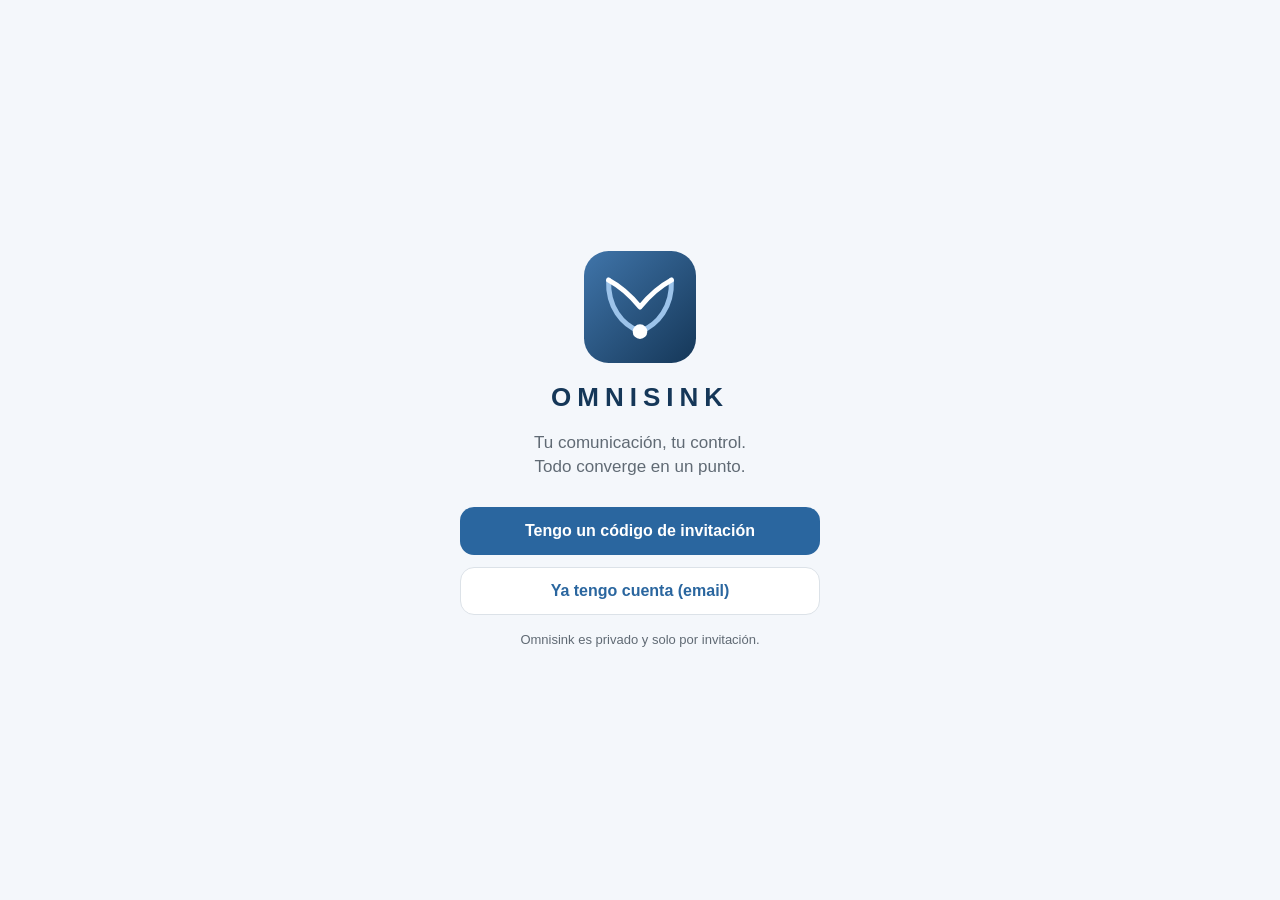
==== app/index.html @ a1db0e16 "Add files via upload" ====
<!doctype html>
<html lang="es-EC">
  <head>
    <meta charset="UTF-8" />
    <meta http-equiv="Content-Security-Policy" content="default-src 'self'; script-src 'self'; style-src 'self' 'unsafe-inline'; img-src 'self' data: blob:; media-src 'self' blob:; connect-src 'self' https://*.supabase.co wss://*.supabase.co; worker-src 'self'; object-src 'none'; base-uri 'self'; form-action 'self'" />
    <meta name="viewport" content="width=device-width, initial-scale=1, viewport-fit=cover, interactive-widget=resizes-content" />
    <title>Omnisink</title>
    <meta name="description" content="Omnisink: mensajería privada y cifrada para la familia." />
    <meta name="theme-color" content="#FFFFFF" />
    <meta name="referrer" content="no-referrer" />
    <link rel="manifest" href="./manifest.webmanifest" />
    <link rel="icon" href="./logo.svg" type="image/svg+xml" />
    <link rel="apple-touch-icon" href="./apple-touch-icon.png" />
    <meta name="apple-mobile-web-app-capable" content="yes" />
    <meta name="mobile-web-app-capable" content="yes" />
    <meta name="apple-mobile-web-app-status-bar-style" content="default" />
    <meta name="apple-mobile-web-app-title" content="Omnisink" />
    <script type="module" crossorigin src="./assets/index-CgdyP3gu.js"></script>
    <link rel="stylesheet" crossorigin href="./assets/index-ihtbnAHB.css">
  </head>
  <body>
    <div id="raiz"></div>
    <noscript>Omnisink necesita JavaScript.</noscript>
  </body>
</html>
---- app/assets/index-ihtbnAHB.css ----
*,*:before,*:after{box-sizing:border-box}html,body,#raiz{height:100%;margin:0}body{background:var(--fondo);color:var(--texto);font:16px/1.4 -apple-system,BlinkMacSystemFont,Segoe UI,Roboto,Helvetica Neue,Arial,sans-serif;-webkit-font-smoothing:antialiased;-webkit-tap-highlight-color:transparent;overscroll-behavior:none}button{font:inherit;color:inherit;background:none;border:0;padding:0;cursor:pointer}button:disabled{cursor:default;opacity:.5}h1,h2,h3,p{margin:0}h2{font-size:20px;font-weight:800}h3{font-size:13px;font-weight:700;letter-spacing:.04em;text-transform:uppercase;color:var(--textoSecundario)}input,textarea{font:inherit;color:inherit}:focus-visible{outline:2px solid var(--primario);outline-offset:2px}.secundario{color:var(--textoSecundario)}.pequeno{font-size:13px}.negrita{font-weight:700}.cursiva{font-style:italic}.tenue{color:var(--textoSecundario)}.exito{color:var(--exito)}.alerta{color:var(--alerta)}.peligro{color:var(--peligro)}.primario{color:var(--primario)}.error{color:var(--peligro)}.pre{white-space:pre-line;line-height:1.5}.flex{flex:1;min-width:0}.recorte{overflow:hidden;text-overflow:ellipsis;white-space:nowrap;min-width:0}.centro{display:flex;flex-direction:column;align-items:center;justify-content:center;gap:12px}.centro-texto{text-align:center}.pila{display:flex;flex-direction:column;gap:12px;width:100%}.etiqueta{font-size:12px;font-weight:700;color:var(--textoSecundario);letter-spacing:.04em;margin-top:4px}.boton{display:inline-flex;align-items:center;justify-content:center;gap:8px;min-height:48px;padding:0 18px;border-radius:14px;background:var(--primario);color:var(--textoSobrePrimario);font-weight:700}.boton.ancho{width:100%}.boton.secundario{background:var(--superficie);color:var(--primario);border:1px solid var(--borde)}.boton.peligro{background:var(--peligro);color:#fff}.campo{width:100%;min-height:48px;padding:12px 14px;border-radius:12px;border:1px solid var(--borde);background:var(--superficie);color:var(--texto);font-size:16px;resize:none}textarea.campo{line-height:1.35}.campo::placeholder{color:var(--textoSecundario)}.tarjeta{background:var(--superficie);border:1px solid var(--borde);border-radius:16px;padding:16px;display:flex;flex-direction:column;gap:10px}.tarjeta.chica{padding:8px 12px;border-radius:10px}.inicial{border-radius:50%;background:var(--primario);color:var(--textoSobrePrimario);font-weight:800;display:flex;align-items:center;justify-content:center;flex-shrink:0;user-select:none}.inicial.grupo{background:var(--acento);color:var(--texto)}.icono-boton{display:inline-flex;align-items:center;justify-content:center;min-width:40px;height:40px;border-radius:20px}.icono-boton:hover{background:color-mix(in srgb,var(--primario) 10%,transparent)}.icono-boton.primario{color:var(--primario)}.icono-boton.peligro{color:var(--peligro)}.icono-boton.exito{color:var(--exito)}.icono-boton.tenue{color:var(--textoSecundario);font-size:22px}.icono-boton.redondo{background:var(--primario);color:var(--textoSobrePrimario);width:40px}.icono-boton.claro{background:#00000059}.enlace{padding:10px 14px;border-radius:10px;font-weight:700;color:var(--primario)}.enlace.peligro{color:var(--peligro)}.enlace.tenue{color:var(--textoSecundario)}.girando{width:18px;height:18px;border-radius:50%;border:2.5px solid currentColor;border-right-color:transparent;display:inline-block;animation:girar .8s linear infinite}.girando.grande{width:34px;height:34px;color:var(--primario)}.girando.claro{color:var(--textoSobrePrimario)}@keyframes girar{to{transform:rotate(360deg)}}.velo{position:fixed;inset:0;background:#00000073;display:flex;align-items:center;justify-content:center;padding:24px;z-index:50;animation:aparecer .15s ease-out}.velo.abajo{align-items:flex-end;padding:0}.velo.negro{background:#000;z-index:60;padding:0}@keyframes aparecer{0%{opacity:0}}.dialogo{background:var(--superficie);border-radius:20px;padding:20px;width:min(420px,100%);display:flex;flex-direction:column;gap:10px}.dialogo h3{text-transform:none;letter-spacing:0;font-size:18px;color:var(--texto)}.dialogo p{white-space:pre-line;line-height:1.45}.dialogo-botones{display:flex;flex-wrap:wrap;justify-content:flex-end;gap:4px;margin-top:6px}.hoja{background:var(--superficie);width:min(560px,100%);border-radius:20px 20px 0 0;padding:18px 12px calc(18px + env(safe-area-inset-bottom));display:flex;flex-direction:column;gap:4px}.hoja h3{padding:0 8px 6px}.opcion{display:flex;align-items:center;gap:12px;padding:14px 10px;border-radius:12px;text-align:left;font-weight:600}.opcion:hover{background:var(--fondo)}.opcion.peligro{color:var(--peligro)}.pagina{height:100%;display:flex;flex-direction:column;overflow-y:auto;background:var(--fondo)}.pagina.centro{justify-content:center;padding:24px}.bienvenida{gap:16px;padding:32px 24px calc(32px + env(safe-area-inset-bottom));text-align:center}.bienvenida .pila{max-width:360px;margin-top:12px}.marca{letter-spacing:6px;font-weight:800;color:var(--primarioOscuro);font-size:26px;text-align:center}.eslogan{color:var(--textoSecundario);font-size:17px}.aviso-instalar{background:var(--superficie);border:1px dashed var(--borde);border-radius:12px;padding:10px 14px;font-size:13px;max-width:360px}.formulario{padding:calc(20px + env(safe-area-inset-top)) 24px 24px;gap:12px;max-width:460px;margin:0 auto;width:100%}.volver{align-self:flex-start;color:var(--primario);font-weight:700;padding:6px 0}.marco{height:100%;display:grid;grid-template-columns:72px 360px 1fr}.riel{background:var(--superficie);border-right:1px solid var(--borde);display:flex;flex-direction:column;align-items:center;gap:8px;padding:calc(14px + env(safe-area-inset-top)) 0 14px}.riel-logo{margin-bottom:10px}.riel button{display:flex;flex-direction:column;align-items:center;gap:2px;padding:8px 4px;width:64px;border-radius:12px;color:var(--textoSecundario)}.riel button.activo{color:var(--primario);background:color-mix(in srgb,var(--primario) 12%,transparent)}.riel small{font-size:11px;font-weight:600}.columna-lista{border-right:1px solid var(--borde);min-height:0;overflow:hidden}.columna-detalle{min-width:0;min-height:0;overflow:hidden}.vacio-chat{height:100%;display:flex;flex-direction:column;align-items:center;justify-content:center;gap:14px;opacity:.85}.cabecera{display:flex;align-items:center;gap:8px;padding:calc(10px + env(safe-area-inset-top)) 12px 10px;background:var(--superficie);border-bottom:1px solid var(--borde);min-height:60px;flex-shrink:0}.cabecera h2{flex:1;padding-left:4px}.contenido{padding:16px;display:flex;flex-direction:column;gap:14px;max-width:720px;width:100%;margin:0 auto;padding-bottom:calc(24px + env(safe-area-inset-bottom))}.contenido.estrecho{max-width:480px;padding-top:calc(24px + env(safe-area-inset-top))}.lista{height:100%;display:flex;flex-direction:column;background:var(--fondo)}.chats{list-style:none;margin:0;padding:4px 0;overflow-y:auto;flex:1}.vacio{padding:24px;color:var(--textoSecundario);text-align:center}.fila-chat{display:flex;align-items:center;gap:12px;width:100%;padding:10px 14px;text-align:left}.fila-chat:hover{background:var(--superficie)}.fila-chat.activa{background:color-mix(in srgb,var(--primario) 12%,var(--superficie))}.fila-centro{flex:1;min-width:0;display:flex;flex-direction:column;gap:2px}.fila-arriba,.fila-abajo{display:flex;align-items:center;gap:8px;justify-content:space-between}.fila-arriba strong{overflow:hidden;text-overflow:ellipsis;white-space:nowrap}.globo{background:var(--primario);color:var(--textoSobrePrimario);border-radius:11px;min-width:22px;height:22px;padding:0 6px;font-size:12px;font-weight:800;display:inline-flex;align-items:center;justify-content:center}.chat{height:100%;display:flex;flex-direction:column;background:var(--fondo)}.titulo-chat{display:flex;align-items:center;gap:10px;flex:1;min-width:0;text-align:left;padding:2px 4px;border-radius:10px}.alerta-roja{background:var(--peligro);color:#fff;padding:12px 14px;display:flex;gap:10px;align-items:center;text-align:left}.alerta-roja span{flex:1}.mensajes{flex:1;overflow-y:auto;padding:12px;display:flex;flex-direction:column;gap:6px}.nota-cifrado,.sistema{align-self:center;text-align:center;font-size:12px;color:var(--textoSecundario);background:var(--superficie);border-radius:10px;padding:7px 10px;max-width:90%;margin-bottom:6px}.sistema{font-size:13px;margin:4px 0}.sistema.rojo{color:var(--peligro)}.burbuja{max-width:min(82%,560px);border-radius:14px;padding:8px 10px 6px;display:flex;flex-direction:column;gap:4px;position:relative}.burbuja.mia{align-self:flex-end;background:var(--burbujaPropia);border-bottom-right-radius:4px}.burbuja.ajena{align-self:flex-start;background:var(--burbujaAjena);border:1px solid var(--borde);border-bottom-left-radius:4px}.burbuja .texto{white-space:pre-wrap;word-break:break-word}.autor{font-size:12px;font-weight:700;color:var(--primario)}.pie{align-self:flex-end;display:inline-flex;align-items:center;gap:4px;font-size:11px;color:var(--textoSecundario)}.mas-opciones{opacity:0;padding:0 4px;font-size:14px;color:var(--textoSecundario)}.burbuja:hover .mas-opciones,.mas-opciones:focus-visible{opacity:1}@media(hover:none){.mas-opciones{display:none}.burbuja{-webkit-user-select:none;user-select:none;-webkit-touch-callout:none}}.espera{font-size:11px;color:var(--alerta)}.foto{position:relative;overflow:hidden;border-radius:10px;background:var(--fondo);display:flex;align-items:center;justify-content:center}.foto img{width:100%;height:100%;object-fit:cover;display:block}.foto img.borrosa{filter:blur(8px);transform:scale(1.1)}.audio{display:flex;align-items:center;gap:10px;min-width:220px}.barras{flex:1;display:flex;align-items:center;gap:2px;height:30px}.barras span{flex:1;background:var(--primario);border-radius:2px;min-height:3px}.archivo{display:flex;align-items:center;gap:10px;padding:8px;border-radius:10px;background:var(--fondo);text-align:left;min-width:220px;color:var(--primario)}.archivo strong{color:var(--texto)}.archivo small{color:var(--textoSecundario)}.redactor{display:flex;align-items:flex-end;gap:6px;padding:8px 10px calc(8px + env(safe-area-inset-bottom));background:var(--fondo);border-top:1px solid var(--borde)}.redactor textarea{max-height:140px;border-radius:22px;min-height:44px;padding:11px 16px}.redactor .icono-boton{height:44px}.enviar{width:46px;height:46px;border-radius:23px;background:var(--primario);color:var(--textoSobrePrimario);display:inline-flex;align-items:center;justify-content:center;flex-shrink:0}.redactor.grabando{align-items:center}.punto-rojo{width:14px;height:14px;border-radius:7px;background:var(--peligro);transition:transform .1s;margin:0 6px}.visor{max-width:100%;max-height:100%;object-fit:contain}.cerrar-visor{position:fixed;top:calc(12px + env(safe-area-inset-top));right:12px}.fila-contacto{display:flex;align-items:center;gap:12px;padding:6px 0}.fila-contacto+.fila-contacto{border-top:1px solid var(--borde)}.fila-boton{display:flex;align-items:center;gap:12px;flex:1;min-width:0;text-align:left;padding:4px 0}.fila-acciones{display:inline-flex;align-items:center;gap:4px}.elegible{cursor:pointer}.elegible input,.interruptor input{width:22px;height:22px;accent-color:var(--primario);flex-shrink:0}.interruptor{display:flex;gap:12px;align-items:flex-start;background:var(--superficie);border:1px solid var(--borde);border-radius:14px;padding:14px;cursor:pointer}.numeros{display:grid;grid-template-columns:repeat(3,1fr);gap:10px;padding:6px 0}.numeros span{text-align:center;color:var(--primario);font-size:22px;font-weight:800;letter-spacing:2px;font-variant-numeric:tabular-nums;user-select:all}.qr{background:#fff;border-radius:12px;padding:6px}.qr svg{width:100%;height:100%;display:block}.escaner{width:min(480px,100%);height:100%;margin:0 auto;display:flex;flex-direction:column;gap:14px;padding:calc(20px + env(safe-area-inset-top)) 20px 24px;color:#fff;position:relative}.escaner h3{color:#fff;text-transform:none;font-size:18px;letter-spacing:0}.escaner video{width:100%;flex:1;min-height:0;object-fit:cover;border-radius:16px;background:#111}.segmentos{display:flex;background:var(--fondo);border:1px solid var(--borde);border-radius:12px;padding:4px}.segmentos button{flex:1;padding:8px;border-radius:9px;font-weight:600;color:var(--textoSecundario)}.segmentos button.activo{background:var(--primario);color:var(--textoSobrePrimario)}.arcoiris{width:100%;height:28px;-webkit-appearance:none;appearance:none;border-radius:14px;outline:none;background:linear-gradient(90deg,#d92626,#d9d926,#22c322,#22c3c3,#3c3cdd,#d926d9,#d92626)}.arcoiris::-webkit-slider-thumb{-webkit-appearance:none;width:28px;height:28px;border-radius:50%;background:#fff;border:3px solid var(--primario)}.arcoiris::-moz-range-thumb{width:24px;height:24px;border-radius:50%;background:#fff;border:3px solid var(--primario)}.invitacion{display:flex;justify-content:space-between;align-items:center;gap:10px}.invitacion code{font-weight:800;letter-spacing:2px}.palabras{list-style:none;margin:0;padding:0;display:grid;grid-template-columns:repeat(3,1fr);gap:8px}.palabras li{background:var(--fondo);border:1px solid var(--borde);border-radius:10px;padding:8px;font-weight:700;display:flex;gap:6px}.palabras li span{color:var(--textoSecundario);font-weight:400;font-size:12px}.creditos{text-align:left}.creditos p{line-height:1.5}.llamada{position:fixed;inset:0;z-index:40;color:#fff;display:flex;flex-direction:column}.llamada.voz{background:#14202b;justify-content:space-between;padding:calc(60px + env(safe-area-inset-top)) 24px calc(40px + env(safe-area-inset-bottom))}.llamada.video{background:#000}.llamada-centro{display:flex;flex-direction:column;align-items:center;gap:14px;text-align:center}.llamada-centro h2{font-size:26px}.llamada-centro small{opacity:.75}.llamada-centro .rosado{color:#ffb4ab}.llamada-controles{display:flex;justify-content:space-evenly;gap:12px;min-height:100px;align-items:flex-end}.llamada.video .llamada-controles{position:absolute;bottom:calc(24px + env(safe-area-inset-bottom));left:0;right:0}.redondo-llamada{display:flex;flex-direction:column;align-items:center;gap:6px;width:84px;color:#fff}.redondo-llamada span{width:62px;height:62px;border-radius:31px;display:flex;align-items:center;justify-content:center}.redondo-llamada small{font-size:12px;text-align:center}.arriba-izq{position:absolute;top:calc(14px + env(safe-area-inset-top));left:14px}.llamada-arriba{position:absolute;top:calc(14px + env(safe-area-inset-top));left:12px;right:140px;display:flex;gap:10px;align-items:center;text-shadow:0 0 6px #000}.rejilla{flex:1;display:grid}.rejilla.n2{grid-template-columns:1fr;grid-template-rows:1fr 1fr}.rejilla.n3,.rejilla.n4{grid-template-columns:1fr 1fr;grid-template-rows:1fr 1fr}@media(min-aspect-ratio:1/1){.rejilla.n2{grid-template-columns:1fr 1fr;grid-template-rows:1fr}}.recuadro{position:relative;background:#0b141c;display:flex;align-items:center;justify-content:center;overflow:hidden;min-height:0}.recuadro video{width:100%;height:100%;object-fit:cover}.recuadro video.espejo{transform:scaleX(-1)}.nombre-video{position:absolute;left:8px;bottom:6px;font-size:12px;font-weight:700;text-shadow:0 0 4px #000}.recuadro.propia{position:absolute;top:calc(12px + env(safe-area-inset-top));right:12px;width:108px;height:150px;border-radius:14px;border:2px solid rgba(255,255,255,.6);z-index:2}.recuadro.mini{width:120px;height:160px;border-radius:12px}.llamada-mini{position:fixed;z-index:45;right:14px;top:calc(70px + env(safe-area-inset-top));background:#14202b;color:#fff;border:2px solid #2E7D32;border-radius:16px;padding:8px;display:flex;flex-direction:column;align-items:center;gap:6px;max-width:150px;font-size:12px}@media(max-width:899px){.marco{grid-template-columns:1fr;grid-template-rows:1fr auto}.riel{grid-row:2;flex-direction:row;justify-content:space-around;border-right:0;border-top:1px solid var(--borde);padding:4px 0 calc(4px + env(safe-area-inset-bottom))}.riel-logo,.marco.con-detalle .columna-lista,.marco.sin-detalle .columna-detalle,.marco.con-detalle .riel{display:none}.marco.con-detalle{grid-template-rows:1fr}.marco.con-detalle.con-riel{grid-template-rows:1fr auto}.marco.con-detalle.con-riel .riel{display:flex}.columna-lista{border-right:0}}@media(min-width:900px){.solo-movil{display:none}}
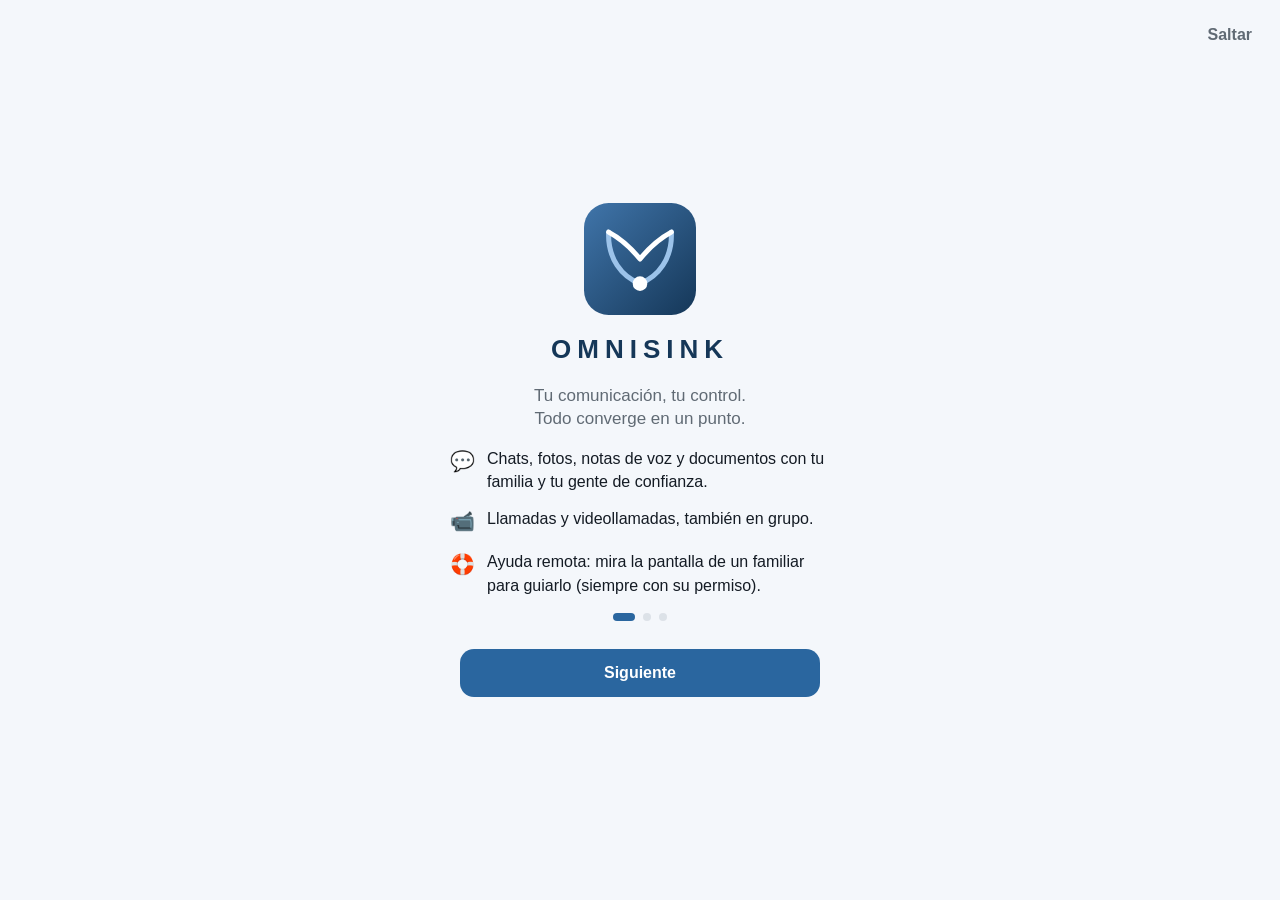
==== commit 4480f539: "Add files via upload" ====
--- a/app/index.html
+++ b/app/index.html
@@ -15,8 +15,8 @@
     <meta name="mobile-web-app-capable" content="yes" />
     <meta name="apple-mobile-web-app-status-bar-style" content="default" />
     <meta name="apple-mobile-web-app-title" content="Omnisink" />
-    <script type="module" crossorigin src="./assets/index-CgdyP3gu.js"></script>
-    <link rel="stylesheet" crossorigin href="./assets/index-ihtbnAHB.css">
+    <script type="module" crossorigin src="./assets/index-uGiVj1Ws.js"></script>
+    <link rel="stylesheet" crossorigin href="./assets/index-BJ92uN76.css">
   </head>
   <body>
     <div id="raiz"></div>
--- a/app/assets/index-BJ92uN76.css
+++ b/app/assets/index-BJ92uN76.css
@@ -0,0 +1 @@
+*,*:before,*:after{box-sizing:border-box}html,body,#raiz{height:100%;margin:0}body{background:var(--fondo);color:var(--texto);font:16px/1.4 -apple-system,BlinkMacSystemFont,Segoe UI,Roboto,Helvetica Neue,Arial,sans-serif;-webkit-font-smoothing:antialiased;-webkit-tap-highlight-color:transparent;overscroll-behavior:none}button{font:inherit;color:inherit;background:none;border:0;padding:0;cursor:pointer}button:disabled{cursor:default;opacity:.5}h1,h2,h3,p{margin:0}h2{font-size:20px;font-weight:800}h3{font-size:13px;font-weight:700;letter-spacing:.04em;text-transform:uppercase;color:var(--textoSecundario)}input,textarea{font:inherit;color:inherit}:focus-visible{outline:2px solid var(--primario);outline-offset:2px}.secundario{color:var(--textoSecundario)}.pequeno{font-size:13px}.negrita{font-weight:700}.cursiva{font-style:italic}.tenue{color:var(--textoSecundario)}.exito{color:var(--exito)}.alerta{color:var(--alerta)}.peligro{color:var(--peligro)}.primario{color:var(--primario)}.error{color:var(--peligro)}.pre{white-space:pre-line;line-height:1.5}.flex{flex:1;min-width:0}.recorte{overflow:hidden;text-overflow:ellipsis;white-space:nowrap;min-width:0}.centro{display:flex;flex-direction:column;align-items:center;justify-content:center;gap:12px}.centro-texto{text-align:center}.pila{display:flex;flex-direction:column;gap:12px;width:100%}.etiqueta{font-size:12px;font-weight:700;color:var(--textoSecundario);letter-spacing:.04em;margin-top:4px}.boton{display:inline-flex;align-items:center;justify-content:center;gap:8px;min-height:48px;padding:0 18px;border-radius:14px;background:var(--primario);color:var(--textoSobrePrimario);font-weight:700}.boton.ancho{width:100%}.boton.secundario{background:var(--superficie);color:var(--primario);border:1px solid var(--borde)}.boton.peligro{background:var(--peligro);color:#fff}.campo{width:100%;min-height:48px;padding:12px 14px;border-radius:12px;border:1px solid var(--borde);background:var(--superficie);color:var(--texto);font-size:16px;resize:none}textarea.campo{line-height:1.35}.campo::placeholder{color:var(--textoSecundario)}.tarjeta{background:var(--superficie);border:1px solid var(--borde);border-radius:16px;padding:16px;display:flex;flex-direction:column;gap:10px}.tarjeta.chica{padding:8px 12px;border-radius:10px}.inicial{border-radius:50%;background:var(--primario);color:var(--textoSobrePrimario);font-weight:800;display:flex;align-items:center;justify-content:center;flex-shrink:0;user-select:none}.inicial.grupo{background:var(--acento);color:var(--texto)}.icono-boton{display:inline-flex;align-items:center;justify-content:center;min-width:40px;height:40px;border-radius:20px}.icono-boton:hover{background:color-mix(in srgb,var(--primario) 10%,transparent)}.icono-boton.primario{color:var(--primario)}.icono-boton.peligro{color:var(--peligro)}.icono-boton.exito{color:var(--exito)}.icono-boton.tenue{color:var(--textoSecundario);font-size:22px}.icono-boton.redondo{background:var(--primario);color:var(--textoSobrePrimario);width:40px}.icono-boton.claro{background:#00000059}.enlace{padding:10px 14px;border-radius:10px;font-weight:700;color:var(--primario)}.enlace.peligro{color:var(--peligro)}.enlace.tenue{color:var(--textoSecundario)}.girando{width:18px;height:18px;border-radius:50%;border:2.5px solid currentColor;border-right-color:transparent;display:inline-block;animation:girar .8s linear infinite}.girando.grande{width:34px;height:34px;color:var(--primario)}.girando.claro{color:var(--textoSobrePrimario)}@keyframes girar{to{transform:rotate(360deg)}}.velo{position:fixed;inset:0;background:#00000073;display:flex;align-items:center;justify-content:center;padding:24px;z-index:50;animation:aparecer .15s ease-out}.velo.abajo{align-items:flex-end;padding:0}.velo.negro{background:#000;z-index:60;padding:0}@keyframes aparecer{0%{opacity:0}}.dialogo{background:var(--superficie);border-radius:20px;padding:20px;width:min(420px,100%);display:flex;flex-direction:column;gap:10px}.dialogo h3{text-transform:none;letter-spacing:0;font-size:18px;color:var(--texto)}.dialogo p{white-space:pre-line;line-height:1.45}.dialogo-botones{display:flex;flex-wrap:wrap;justify-content:flex-end;gap:4px;margin-top:6px}.hoja{background:var(--superficie);width:min(560px,100%);border-radius:20px 20px 0 0;padding:18px 12px calc(18px + env(safe-area-inset-bottom));display:flex;flex-direction:column;gap:4px}.hoja h3{padding:0 8px 6px}.opcion{display:flex;align-items:center;gap:12px;padding:14px 10px;border-radius:12px;text-align:left;font-weight:600}.opcion:hover{background:var(--fondo)}.opcion.peligro{color:var(--peligro)}.pagina{height:100%;display:flex;flex-direction:column;overflow-y:auto;background:var(--fondo)}.pagina.centro{justify-content:center;padding:24px}.bienvenida{gap:16px;padding:32px 24px calc(32px + env(safe-area-inset-bottom));text-align:center}.bienvenida .pila{max-width:360px;margin-top:12px}.marca{letter-spacing:6px;font-weight:800;color:var(--primarioOscuro);font-size:26px;text-align:center}.eslogan{color:var(--textoSecundario);font-size:17px}.aviso-instalar{background:var(--superficie);border:1px dashed var(--borde);border-radius:12px;padding:10px 14px;font-size:13px;max-width:360px}.bienvenida{position:relative}.saltar{position:absolute;top:calc(14px + env(safe-area-inset-top));right:14px}.icono-grande{font-size:56px;width:104px;height:104px;border-radius:30px;background:var(--superficie);border:1px solid var(--borde);display:flex;align-items:center;justify-content:center}.puntos{list-style:none;margin:0;padding:0;display:flex;flex-direction:column;gap:14px;max-width:380px;text-align:left}.puntos li{display:flex;gap:12px;line-height:1.45}.puntos li span{font-size:20px}.puntitos{display:flex;gap:8px}.puntitos button{width:8px;height:8px;border-radius:4px;background:var(--borde);transition:width .2s}.puntitos button.activo{width:22px;background:var(--primario)}.formulario{padding:calc(20px + env(safe-area-inset-top)) 24px 24px;gap:12px;max-width:460px;margin:0 auto;width:100%}.volver{align-self:flex-start;color:var(--primario);font-weight:700;padding:6px 0}.marco{height:100%;display:grid;grid-template-columns:72px 360px 1fr}.riel{background:var(--superficie);border-right:1px solid var(--borde);display:flex;flex-direction:column;align-items:center;gap:8px;padding:calc(14px + env(safe-area-inset-top)) 0 14px}.riel-logo{margin-bottom:10px}.riel button{display:flex;flex-direction:column;align-items:center;gap:2px;padding:8px 4px;width:64px;border-radius:12px;color:var(--textoSecundario)}.riel button.activo{color:var(--primario);background:color-mix(in srgb,var(--primario) 12%,transparent)}.riel small{font-size:11px;font-weight:600}.columna-lista{border-right:1px solid var(--borde);min-height:0;overflow:hidden}.columna-detalle{min-width:0;min-height:0;overflow:hidden}.vacio-chat{height:100%;display:flex;flex-direction:column;align-items:center;justify-content:center;gap:14px;opacity:.85}.cabecera{display:flex;align-items:center;gap:8px;padding:calc(10px + env(safe-area-inset-top)) 12px 10px;background:var(--superficie);border-bottom:1px solid var(--borde);min-height:60px;flex-shrink:0}.cabecera h2{flex:1;padding-left:4px}.contenido{padding:16px;display:flex;flex-direction:column;gap:14px;max-width:720px;width:100%;margin:0 auto;padding-bottom:calc(24px + env(safe-area-inset-bottom))}.contenido.estrecho{max-width:480px;padding-top:calc(24px + env(safe-area-inset-top))}.lista{height:100%;display:flex;flex-direction:column;background:var(--fondo)}.chats{list-style:none;margin:0;padding:4px 0;overflow-y:auto;flex:1}.vacio{padding:24px;color:var(--textoSecundario);text-align:center}.fila-chat{display:flex;align-items:center;gap:12px;width:100%;padding:10px 14px;text-align:left}.fila-chat:hover{background:var(--superficie)}.fila-chat.activa{background:color-mix(in srgb,var(--primario) 12%,var(--superficie))}.fila-centro{flex:1;min-width:0;display:flex;flex-direction:column;gap:2px}.fila-arriba,.fila-abajo{display:flex;align-items:center;gap:8px;justify-content:space-between}.fila-arriba strong{overflow:hidden;text-overflow:ellipsis;white-space:nowrap}.globo{background:var(--primario);color:var(--textoSobrePrimario);border-radius:11px;min-width:22px;height:22px;padding:0 6px;font-size:12px;font-weight:800;display:inline-flex;align-items:center;justify-content:center}.franja-avisos{display:flex;align-items:center;gap:6px;margin:8px 10px 0;padding:8px 6px 8px 12px;border-radius:12px;background:color-mix(in srgb,var(--primario) 12%,var(--superficie));border:1px solid var(--borde);font-size:14px}.franja-avisos span{flex:1}.franja-avisos .enlace{padding:6px 8px;white-space:nowrap}.chips{display:flex;flex-wrap:wrap;gap:8px}.chips button{padding:8px 14px;border-radius:18px;border:1px solid var(--borde);background:var(--superficie);font-weight:600}.chips button.activo{background:var(--primario);border-color:var(--primario);color:var(--textoSobrePrimario)}.fila-llamada{display:flex;align-items:center;padding-right:8px}.fila-llamada .fila-chat{flex:1;min-width:0}.con-globo{position:relative;display:inline-flex}.globo.chico{position:absolute;top:-6px;right:-10px;min-width:18px;height:18px;font-size:11px;background:var(--peligro);color:#fff}.barra-temporal{display:flex;align-items:center;justify-content:center;gap:6px;padding:6px 12px;font-size:12px;color:var(--textoSecundario);background:var(--superficie);border-bottom:1px solid var(--borde)}.chat{height:100%;display:flex;flex-direction:column;background:var(--fondo)}.titulo-chat{display:flex;align-items:center;gap:10px;flex:1;min-width:0;text-align:left;padding:2px 4px;border-radius:10px}.alerta-roja{background:var(--peligro);color:#fff;padding:12px 14px;display:flex;gap:10px;align-items:center;text-align:left}.alerta-roja span{flex:1}.mensajes{flex:1;overflow-y:auto;padding:12px;display:flex;flex-direction:column;gap:6px}.nota-cifrado,.sistema{align-self:center;text-align:center;font-size:12px;color:var(--textoSecundario);background:var(--superficie);border-radius:10px;padding:7px 10px;max-width:90%;margin-bottom:6px}.sistema{font-size:13px;margin:4px 0}.sistema.rojo{color:var(--peligro)}.burbuja{max-width:min(82%,560px);border-radius:14px;padding:8px 10px 6px;display:flex;flex-direction:column;gap:4px;position:relative}.burbuja.mia{align-self:flex-end;background:var(--burbujaPropia);border-bottom-right-radius:4px}.burbuja.ajena{align-self:flex-start;background:var(--burbujaAjena);border:1px solid var(--borde);border-bottom-left-radius:4px}.burbuja .texto{white-space:pre-wrap;word-break:break-word}.autor{font-size:12px;font-weight:700;color:var(--primario)}.pie{align-self:flex-end;display:inline-flex;align-items:center;gap:4px;font-size:11px;color:var(--textoSecundario)}.mas-opciones{opacity:0;padding:0 4px;font-size:14px;color:var(--textoSecundario)}.burbuja:hover .mas-opciones,.mas-opciones:focus-visible{opacity:1}@media(hover:none){.mas-opciones{display:none}.burbuja{-webkit-user-select:none;user-select:none;-webkit-touch-callout:none}}.espera{font-size:11px;color:var(--alerta)}.foto{position:relative;overflow:hidden;border-radius:10px;background:var(--fondo);display:flex;align-items:center;justify-content:center}.foto img{width:100%;height:100%;object-fit:cover;display:block}.foto img.borrosa{filter:blur(8px);transform:scale(1.1)}.audio{display:flex;align-items:center;gap:10px;min-width:220px}.barras{flex:1;display:flex;align-items:center;gap:2px;height:30px}.barras span{flex:1;background:var(--primario);border-radius:2px;min-height:3px}.archivo{display:flex;align-items:center;gap:10px;padding:8px;border-radius:10px;background:var(--fondo);text-align:left;min-width:220px;color:var(--primario)}.archivo strong{color:var(--texto)}.archivo small{color:var(--textoSecundario)}.redactor{display:flex;align-items:flex-end;gap:6px;padding:8px 10px calc(8px + env(safe-area-inset-bottom));background:var(--fondo);border-top:1px solid var(--borde)}.redactor textarea{max-height:140px;border-radius:22px;min-height:44px;padding:11px 16px}.redactor .icono-boton{height:44px}.enviar{width:46px;height:46px;border-radius:23px;background:var(--primario);color:var(--textoSobrePrimario);display:inline-flex;align-items:center;justify-content:center;flex-shrink:0}.redactor.grabando{align-items:center}.punto-rojo{width:14px;height:14px;border-radius:7px;background:var(--peligro);transition:transform .1s;margin:0 6px}.visor{max-width:100%;max-height:100%;object-fit:contain}.cerrar-visor{position:fixed;top:calc(12px + env(safe-area-inset-top));right:12px}.fila-contacto{display:flex;align-items:center;gap:12px;padding:6px 0}.fila-contacto+.fila-contacto{border-top:1px solid var(--borde)}.fila-boton{display:flex;align-items:center;gap:12px;flex:1;min-width:0;text-align:left;padding:4px 0}.fila-acciones{display:inline-flex;align-items:center;gap:4px}.elegible{cursor:pointer}.elegible input,.interruptor input{width:22px;height:22px;accent-color:var(--primario);flex-shrink:0}.interruptor{display:flex;gap:12px;align-items:flex-start;background:var(--superficie);border:1px solid var(--borde);border-radius:14px;padding:14px;cursor:pointer}.numeros{display:grid;grid-template-columns:repeat(3,1fr);gap:10px;padding:6px 0}.numeros span{text-align:center;color:var(--primario);font-size:22px;font-weight:800;letter-spacing:2px;font-variant-numeric:tabular-nums;user-select:all}.qr{background:#fff;border-radius:12px;padding:6px}.qr svg{width:100%;height:100%;display:block}.escaner{width:min(480px,100%);height:100%;margin:0 auto;display:flex;flex-direction:column;gap:14px;padding:calc(20px + env(safe-area-inset-top)) 20px 24px;color:#fff;position:relative}.escaner h3{color:#fff;text-transform:none;font-size:18px;letter-spacing:0}.escaner video{width:100%;flex:1;min-height:0;object-fit:cover;border-radius:16px;background:#111}.segmentos{display:flex;background:var(--fondo);border:1px solid var(--borde);border-radius:12px;padding:4px}.segmentos button{flex:1;padding:8px;border-radius:9px;font-weight:600;color:var(--textoSecundario)}.segmentos button.activo{background:var(--primario);color:var(--textoSobrePrimario)}.arcoiris{width:100%;height:28px;-webkit-appearance:none;appearance:none;border-radius:14px;outline:none;background:linear-gradient(90deg,#d92626,#d9d926,#22c322,#22c3c3,#3c3cdd,#d926d9,#d92626)}.arcoiris::-webkit-slider-thumb{-webkit-appearance:none;width:28px;height:28px;border-radius:50%;background:#fff;border:3px solid var(--primario)}.arcoiris::-moz-range-thumb{width:24px;height:24px;border-radius:50%;background:#fff;border:3px solid var(--primario)}.invitacion{display:flex;justify-content:space-between;align-items:center;gap:10px}.invitacion code{font-weight:800;letter-spacing:2px}.palabras{list-style:none;margin:0;padding:0;display:grid;grid-template-columns:repeat(3,1fr);gap:8px}.palabras li{background:var(--fondo);border:1px solid var(--borde);border-radius:10px;padding:8px;font-weight:700;display:flex;gap:6px}.palabras li span{color:var(--textoSecundario);font-weight:400;font-size:12px}.creditos{text-align:left}.creditos p{line-height:1.5}.llamada{position:fixed;inset:0;z-index:40;color:#fff;display:flex;flex-direction:column}.llamada.voz{background:#14202b;justify-content:space-between;padding:calc(60px + env(safe-area-inset-top)) 24px calc(40px + env(safe-area-inset-bottom))}.llamada.video{background:#000}.llamada-centro{display:flex;flex-direction:column;align-items:center;gap:14px;text-align:center}.llamada-centro h2{font-size:26px}.llamada-centro small{opacity:.75}.llamada-centro .rosado{color:#ffb4ab}.llamada-controles{display:flex;justify-content:space-evenly;gap:12px;min-height:100px;align-items:flex-end}.llamada.video .llamada-controles{position:absolute;bottom:calc(24px + env(safe-area-inset-bottom));left:0;right:0}.redondo-llamada{display:flex;flex-direction:column;align-items:center;gap:6px;width:84px;color:#fff}.redondo-llamada span{width:62px;height:62px;border-radius:31px;display:flex;align-items:center;justify-content:center}.redondo-llamada small{font-size:12px;text-align:center}.arriba-izq{position:absolute;top:calc(14px + env(safe-area-inset-top));left:14px}.llamada-arriba{position:absolute;top:calc(14px + env(safe-area-inset-top));left:12px;right:140px;display:flex;gap:10px;align-items:center;text-shadow:0 0 6px #000}.rejilla{flex:1;display:grid}.rejilla.n2{grid-template-columns:1fr;grid-template-rows:1fr 1fr}.rejilla.n3,.rejilla.n4{grid-template-columns:1fr 1fr;grid-template-rows:1fr 1fr}@media(min-aspect-ratio:1/1){.rejilla.n2{grid-template-columns:1fr 1fr;grid-template-rows:1fr}}.recuadro{position:relative;background:#0b141c;display:flex;align-items:center;justify-content:center;overflow:hidden;min-height:0}.recuadro video{width:100%;height:100%;object-fit:cover}.recuadro video.espejo{transform:scaleX(-1)}.nombre-video{position:absolute;left:8px;bottom:6px;font-size:12px;font-weight:700;text-shadow:0 0 4px #000}.recuadro.propia{position:absolute;top:calc(12px + env(safe-area-inset-top));right:12px;width:108px;height:150px;border-radius:14px;border:2px solid rgba(255,255,255,.6);z-index:2}.recuadro.mini{width:120px;height:160px;border-radius:12px}.llamada-mini{position:fixed;z-index:45;right:14px;top:calc(70px + env(safe-area-inset-top));background:#14202b;color:#fff;border:2px solid #2E7D32;border-radius:16px;padding:8px;display:flex;flex-direction:column;align-items:center;gap:6px;max-width:150px;font-size:12px}@media(max-width:899px){.marco{grid-template-columns:1fr;grid-template-rows:1fr auto}.riel{grid-row:2;flex-direction:row;justify-content:space-around;border-right:0;border-top:1px solid var(--borde);padding:4px 0 calc(4px + env(safe-area-inset-bottom))}.riel-logo,.marco.con-detalle .columna-lista,.marco.sin-detalle .columna-detalle,.marco.con-detalle .riel{display:none}.marco.con-detalle{grid-template-rows:1fr}.marco.con-detalle.con-riel{grid-template-rows:1fr auto}.marco.con-detalle.con-riel .riel{display:flex}.columna-lista{border-right:0}}@media(min-width:900px){.solo-movil{display:none}}
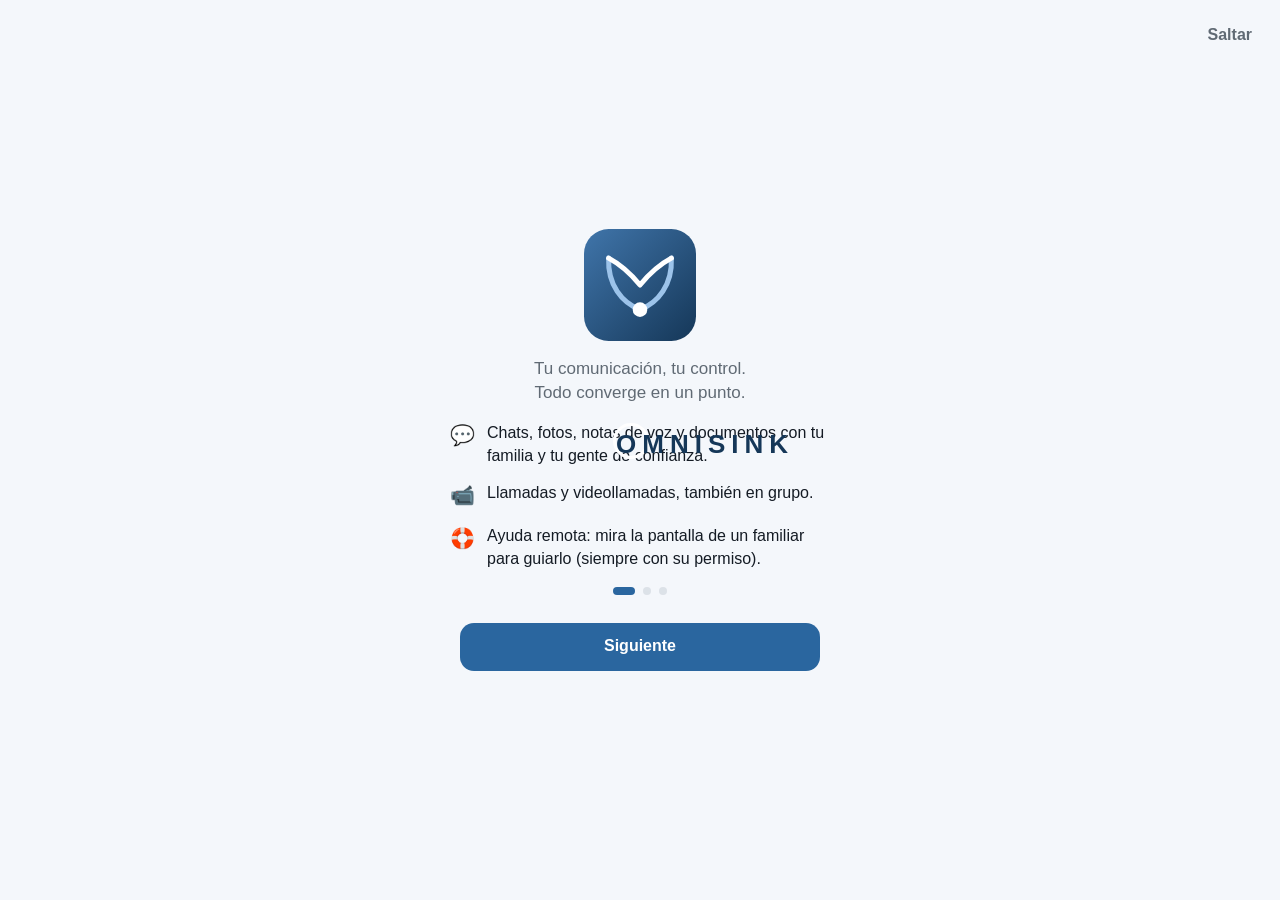
==== commit d0cdca47: "Omnisink Web 0.7.0: Mejoras, custodios, ayuda remota, verificar número y registro abierto" ====
--- a/app/index.html
+++ b/app/index.html
@@ -15,8 +15,8 @@
     <meta name="mobile-web-app-capable" content="yes" />
     <meta name="apple-mobile-web-app-status-bar-style" content="default" />
     <meta name="apple-mobile-web-app-title" content="Omnisink" />
-    <script type="module" crossorigin src="./assets/index-uGiVj1Ws.js"></script>
-    <link rel="stylesheet" crossorigin href="./assets/index-BJ92uN76.css">
+    <script type="module" crossorigin src="./assets/index-emrcjWl5.js"></script>
+    <link rel="stylesheet" crossorigin href="./assets/index-CzKBlImU.css">
   </head>
   <body>
     <div id="raiz"></div>
--- a/app/assets/index-CzKBlImU.css
+++ b/app/assets/index-CzKBlImU.css
@@ -0,0 +1 @@
+*,*:before,*:after{box-sizing:border-box}html,body,#raiz{height:100%;margin:0}body{background:var(--fondo);color:var(--texto);font:16px/1.4 -apple-system,BlinkMacSystemFont,Segoe UI,Roboto,Helvetica Neue,Arial,sans-serif;-webkit-font-smoothing:antialiased;-webkit-tap-highlight-color:transparent;overscroll-behavior:none}button{font:inherit;color:inherit;background:none;border:0;padding:0;cursor:pointer}button:disabled{cursor:default;opacity:.5}h1,h2,h3,p{margin:0}h2{font-size:20px;font-weight:800}h3{font-size:13px;font-weight:700;letter-spacing:.04em;text-transform:uppercase;color:var(--textoSecundario)}input,textarea{font:inherit;color:inherit}:focus-visible{outline:2px solid var(--primario);outline-offset:2px}.secundario{color:var(--textoSecundario)}.pequeno{font-size:13px}.negrita{font-weight:700}.cursiva{font-style:italic}.tenue{color:var(--textoSecundario)}.exito{color:var(--exito)}.alerta{color:var(--alerta)}.peligro{color:var(--peligro)}.primario{color:var(--primario)}.error{color:var(--peligro)}.pre{white-space:pre-line;line-height:1.5}.flex{flex:1;min-width:0}.recorte{overflow:hidden;text-overflow:ellipsis;white-space:nowrap;min-width:0}.centro{display:flex;flex-direction:column;align-items:center;justify-content:center;gap:12px}.centro-texto{text-align:center}.pila{display:flex;flex-direction:column;gap:12px;width:100%}.etiqueta{font-size:12px;font-weight:700;color:var(--textoSecundario);letter-spacing:.04em;margin-top:4px}.boton{display:inline-flex;align-items:center;justify-content:center;gap:8px;min-height:48px;padding:0 18px;border-radius:14px;background:var(--primario);color:var(--textoSobrePrimario);font-weight:700}.boton.ancho{width:100%}.boton.secundario{background:var(--superficie);color:var(--primario);border:1px solid var(--borde)}.boton.peligro{background:var(--peligro);color:#fff}.campo{width:100%;min-height:48px;padding:12px 14px;border-radius:12px;border:1px solid var(--borde);background:var(--superficie);color:var(--texto);font-size:16px;resize:none}textarea.campo{line-height:1.35}.campo::placeholder{color:var(--textoSecundario)}.tarjeta{background:var(--superficie);border:1px solid var(--borde);border-radius:16px;padding:16px;display:flex;flex-direction:column;gap:10px}.tarjeta.chica{padding:8px 12px;border-radius:10px}.inicial{border-radius:50%;background:var(--primario);color:var(--textoSobrePrimario);font-weight:800;display:flex;align-items:center;justify-content:center;flex-shrink:0;user-select:none}.inicial.grupo{background:var(--acento);color:var(--texto)}.icono-boton{display:inline-flex;align-items:center;justify-content:center;min-width:40px;height:40px;border-radius:20px}.icono-boton:hover{background:color-mix(in srgb,var(--primario) 10%,transparent)}.icono-boton.primario{color:var(--primario)}.icono-boton.peligro{color:var(--peligro)}.icono-boton.exito{color:var(--exito)}.icono-boton.tenue{color:var(--textoSecundario);font-size:22px}.icono-boton.redondo{background:var(--primario);color:var(--textoSobrePrimario);width:40px}.icono-boton.claro{background:#00000059}.enlace{padding:10px 14px;border-radius:10px;font-weight:700;color:var(--primario)}.enlace.peligro{color:var(--peligro)}.enlace.tenue{color:var(--textoSecundario)}.girando{width:18px;height:18px;border-radius:50%;border:2.5px solid currentColor;border-right-color:transparent;display:inline-block;animation:girar .8s linear infinite}.girando.grande{width:34px;height:34px;color:var(--primario)}.girando.claro{color:var(--textoSobrePrimario)}@keyframes girar{to{transform:rotate(360deg)}}.velo{position:fixed;inset:0;background:#00000073;display:flex;align-items:center;justify-content:center;padding:24px;z-index:50;animation:aparecer .15s ease-out}.velo.abajo{align-items:flex-end;padding:0}.velo.negro{background:#000;z-index:60;padding:0}@keyframes aparecer{0%{opacity:0}}.dialogo{background:var(--superficie);border-radius:20px;padding:20px;width:min(420px,100%);display:flex;flex-direction:column;gap:10px}.dialogo h3{text-transform:none;letter-spacing:0;font-size:18px;color:var(--texto)}.dialogo p{white-space:pre-line;line-height:1.45}.dialogo-botones{display:flex;flex-wrap:wrap;justify-content:flex-end;gap:4px;margin-top:6px}.hoja{background:var(--superficie);width:min(560px,100%);border-radius:20px 20px 0 0;padding:18px 12px calc(18px + env(safe-area-inset-bottom));display:flex;flex-direction:column;gap:4px}.hoja h3{padding:0 8px 6px}.opcion{display:flex;align-items:center;gap:12px;padding:14px 10px;border-radius:12px;text-align:left;font-weight:600}.opcion:hover{background:var(--fondo)}.opcion.peligro{color:var(--peligro)}.pagina{height:100%;display:flex;flex-direction:column;overflow-y:auto;background:var(--fondo)}.pagina.centro{justify-content:center;padding:24px}.bienvenida{gap:16px;padding:32px 24px calc(32px + env(safe-area-inset-bottom));text-align:center}.bienvenida .pila{max-width:360px;margin-top:12px}.marca{letter-spacing:6px;font-weight:800;color:var(--primarioOscuro);font-size:26px;text-align:center}.eslogan{color:var(--textoSecundario);font-size:17px}.aviso-instalar{background:var(--superficie);border:1px dashed var(--borde);border-radius:12px;padding:10px 14px;font-size:13px;max-width:360px}.bienvenida{position:relative}.saltar{position:absolute;top:calc(14px + env(safe-area-inset-top));right:14px}.icono-grande{font-size:56px;width:104px;height:104px;border-radius:30px;background:var(--superficie);border:1px solid var(--borde);display:flex;align-items:center;justify-content:center}.puntos{list-style:none;margin:0;padding:0;display:flex;flex-direction:column;gap:14px;max-width:380px;text-align:left}.puntos li{display:flex;gap:12px;line-height:1.45}.puntos li span{font-size:20px}.puntitos{display:flex;gap:8px}.puntitos button{width:8px;height:8px;border-radius:4px;background:var(--borde);transition:width .2s}.puntitos button.activo{width:22px;background:var(--primario)}.formulario{padding:calc(20px + env(safe-area-inset-top)) 24px 24px;gap:12px;max-width:460px;margin:0 auto;width:100%}.volver{align-self:flex-start;color:var(--primario);font-weight:700;padding:6px 0}.marco{height:100%;display:grid;grid-template-columns:72px 360px 1fr}.riel{background:var(--superficie);border-right:1px solid var(--borde);display:flex;flex-direction:column;align-items:center;gap:8px;padding:calc(14px + env(safe-area-inset-top)) 0 14px}.riel-logo{margin-bottom:10px}.riel button{display:flex;flex-direction:column;align-items:center;gap:2px;padding:8px 4px;width:64px;border-radius:12px;color:var(--textoSecundario)}.riel button.activo{color:var(--primario);background:color-mix(in srgb,var(--primario) 12%,transparent)}.riel small{font-size:11px;font-weight:600}.columna-lista{border-right:1px solid var(--borde);min-height:0;overflow:hidden}.columna-detalle{min-width:0;min-height:0;overflow:hidden}.vacio-chat{height:100%;display:flex;flex-direction:column;align-items:center;justify-content:center;gap:14px;opacity:.85}.cabecera{display:flex;align-items:center;gap:8px;padding:calc(10px + env(safe-area-inset-top)) 12px 10px;background:var(--superficie);border-bottom:1px solid var(--borde);min-height:60px;flex-shrink:0}.cabecera h2{flex:1;padding-left:4px}.contenido{padding:16px;display:flex;flex-direction:column;gap:14px;max-width:720px;width:100%;margin:0 auto;padding-bottom:calc(24px + env(safe-area-inset-bottom))}.contenido.estrecho{max-width:480px;padding-top:calc(24px + env(safe-area-inset-top))}.lista{height:100%;display:flex;flex-direction:column;background:var(--fondo)}.chats{list-style:none;margin:0;padding:4px 0;overflow-y:auto;flex:1}.vacio{padding:24px;color:var(--textoSecundario);text-align:center}.fila-chat{display:flex;align-items:center;gap:12px;width:100%;padding:10px 14px;text-align:left}.fila-chat:hover{background:var(--superficie)}.fila-chat.activa{background:color-mix(in srgb,var(--primario) 12%,var(--superficie))}.fila-centro{flex:1;min-width:0;display:flex;flex-direction:column;gap:2px}.fila-arriba,.fila-abajo{display:flex;align-items:center;gap:8px;justify-content:space-between}.fila-arriba strong{overflow:hidden;text-overflow:ellipsis;white-space:nowrap}.globo{background:var(--primario);color:var(--textoSobrePrimario);border-radius:11px;min-width:22px;height:22px;padding:0 6px;font-size:12px;font-weight:800;display:inline-flex;align-items:center;justify-content:center}.franja-avisos{display:flex;align-items:center;gap:6px;margin:8px 10px 0;padding:8px 6px 8px 12px;border-radius:12px;background:color-mix(in srgb,var(--primario) 12%,var(--superficie));border:1px solid var(--borde);font-size:14px}.franja-avisos span{flex:1}.franja-avisos .enlace{padding:6px 8px;white-space:nowrap}.chips{display:flex;flex-wrap:wrap;gap:8px}.chips button{padding:8px 14px;border-radius:18px;border:1px solid var(--borde);background:var(--superficie);font-weight:600}.chips button.activo{background:var(--primario);border-color:var(--primario);color:var(--textoSobrePrimario)}.fila-llamada{display:flex;align-items:center;padding-right:8px}.fila-llamada .fila-chat{flex:1;min-width:0}.con-globo{position:relative;display:inline-flex}.globo.chico{position:absolute;top:-6px;right:-10px;min-width:18px;height:18px;font-size:11px;background:var(--peligro);color:#fff}.barra-temporal{display:flex;align-items:center;justify-content:center;gap:6px;padding:6px 12px;font-size:12px;color:var(--textoSecundario);background:var(--superficie);border-bottom:1px solid var(--borde)}.chat{height:100%;display:flex;flex-direction:column;background:var(--fondo)}.titulo-chat{display:flex;align-items:center;gap:10px;flex:1;min-width:0;text-align:left;padding:2px 4px;border-radius:10px}.alerta-roja{background:var(--peligro);color:#fff;padding:12px 14px;display:flex;gap:10px;align-items:center;text-align:left}.alerta-roja span{flex:1}.mensajes{flex:1;overflow-y:auto;padding:12px;display:flex;flex-direction:column;gap:6px}.nota-cifrado,.sistema{align-self:center;text-align:center;font-size:12px;color:var(--textoSecundario);background:var(--superficie);border-radius:10px;padding:7px 10px;max-width:90%;margin-bottom:6px}.sistema{font-size:13px;margin:4px 0}.sistema.rojo{color:var(--peligro)}.burbuja{max-width:min(82%,560px);border-radius:14px;padding:8px 10px 6px;display:flex;flex-direction:column;gap:4px;position:relative}.burbuja.mia{align-self:flex-end;background:var(--burbujaPropia);border-bottom-right-radius:4px}.burbuja.ajena{align-self:flex-start;background:var(--burbujaAjena);border:1px solid var(--borde);border-bottom-left-radius:4px}.burbuja .texto{white-space:pre-wrap;word-break:break-word}.autor{font-size:12px;font-weight:700;color:var(--primario)}.pie{align-self:flex-end;display:inline-flex;align-items:center;gap:4px;font-size:11px;color:var(--textoSecundario)}.mas-opciones{opacity:0;padding:0 4px;font-size:14px;color:var(--textoSecundario)}.burbuja:hover .mas-opciones,.mas-opciones:focus-visible{opacity:1}@media(hover:none){.mas-opciones{display:none}.burbuja{-webkit-user-select:none;user-select:none;-webkit-touch-callout:none}}.espera{font-size:11px;color:var(--alerta)}.foto{position:relative;overflow:hidden;border-radius:10px;background:var(--fondo);display:flex;align-items:center;justify-content:center}.foto img{width:100%;height:100%;object-fit:cover;display:block}.foto img.borrosa{filter:blur(8px);transform:scale(1.1)}.audio{display:flex;align-items:center;gap:10px;min-width:220px}.barras{flex:1;display:flex;align-items:center;gap:2px;height:30px}.barras span{flex:1;background:var(--primario);border-radius:2px;min-height:3px}.archivo{display:flex;align-items:center;gap:10px;padding:8px;border-radius:10px;background:var(--fondo);text-align:left;min-width:220px;color:var(--primario)}.archivo strong{color:var(--texto)}.archivo small{color:var(--textoSecundario)}.redactor{display:flex;align-items:flex-end;gap:6px;padding:8px 10px calc(8px + env(safe-area-inset-bottom));background:var(--fondo);border-top:1px solid var(--borde)}.redactor textarea{max-height:140px;border-radius:22px;min-height:44px;padding:11px 16px}.redactor .icono-boton{height:44px}.enviar{width:46px;height:46px;border-radius:23px;background:var(--primario);color:var(--textoSobrePrimario);display:inline-flex;align-items:center;justify-content:center;flex-shrink:0}.redactor.grabando{align-items:center}.punto-rojo{width:14px;height:14px;border-radius:7px;background:var(--peligro);transition:transform .1s;margin:0 6px}.visor{max-width:100%;max-height:100%;object-fit:contain}.cerrar-visor{position:fixed;top:calc(12px + env(safe-area-inset-top));right:12px}.fila-contacto{display:flex;align-items:center;gap:12px;padding:6px 0}.fila-contacto+.fila-contacto{border-top:1px solid var(--borde)}.fila-boton{display:flex;align-items:center;gap:12px;flex:1;min-width:0;text-align:left;padding:4px 0}.fila-acciones{display:inline-flex;align-items:center;gap:4px}.elegible{cursor:pointer}.elegible input,.interruptor input{width:22px;height:22px;accent-color:var(--primario);flex-shrink:0}.interruptor{display:flex;gap:12px;align-items:flex-start;background:var(--superficie);border:1px solid var(--borde);border-radius:14px;padding:14px;cursor:pointer}.numeros{display:grid;grid-template-columns:repeat(3,1fr);gap:10px;padding:6px 0}.numeros span{text-align:center;color:var(--primario);font-size:22px;font-weight:800;letter-spacing:2px;font-variant-numeric:tabular-nums;user-select:all}.qr{background:#fff;border-radius:12px;padding:6px}.qr svg{width:100%;height:100%;display:block}.escaner{width:min(480px,100%);height:100%;margin:0 auto;display:flex;flex-direction:column;gap:14px;padding:calc(20px + env(safe-area-inset-top)) 20px 24px;color:#fff;position:relative}.escaner h3{color:#fff;text-transform:none;font-size:18px;letter-spacing:0}.escaner video{width:100%;flex:1;min-height:0;object-fit:cover;border-radius:16px;background:#111}.segmentos{display:flex;background:var(--fondo);border:1px solid var(--borde);border-radius:12px;padding:4px}.segmentos button{flex:1;padding:8px;border-radius:9px;font-weight:600;color:var(--textoSecundario)}.segmentos button.activo{background:var(--primario);color:var(--textoSobrePrimario)}.arcoiris{width:100%;height:28px;-webkit-appearance:none;appearance:none;border-radius:14px;outline:none;background:linear-gradient(90deg,#d92626,#d9d926,#22c322,#22c3c3,#3c3cdd,#d926d9,#d92626)}.arcoiris::-webkit-slider-thumb{-webkit-appearance:none;width:28px;height:28px;border-radius:50%;background:#fff;border:3px solid var(--primario)}.arcoiris::-moz-range-thumb{width:24px;height:24px;border-radius:50%;background:#fff;border:3px solid var(--primario)}.invitacion{display:flex;justify-content:space-between;align-items:center;gap:10px}.invitacion code{font-weight:800;letter-spacing:2px}.palabras{list-style:none;margin:0;padding:0;display:grid;grid-template-columns:repeat(3,1fr);gap:8px}.palabras li{background:var(--fondo);border:1px solid var(--borde);border-radius:10px;padding:8px;font-weight:700;display:flex;gap:6px}.palabras li span{color:var(--textoSecundario);font-weight:400;font-size:12px}.creditos{text-align:left}.creditos p{line-height:1.5}.llamada{position:fixed;inset:0;z-index:40;color:#fff;display:flex;flex-direction:column}.llamada.voz{background:#14202b;justify-content:space-between;padding:calc(60px + env(safe-area-inset-top)) 24px calc(40px + env(safe-area-inset-bottom))}.llamada.video{background:#000}.llamada-centro{display:flex;flex-direction:column;align-items:center;gap:14px;text-align:center}.llamada-centro h2{font-size:26px}.llamada-centro small{opacity:.75}.llamada-centro .rosado{color:#ffb4ab}.llamada-controles{display:flex;justify-content:space-evenly;gap:12px;min-height:100px;align-items:flex-end}.llamada.video .llamada-controles{position:absolute;bottom:calc(24px + env(safe-area-inset-bottom));left:0;right:0}.redondo-llamada{display:flex;flex-direction:column;align-items:center;gap:6px;width:84px;color:#fff}.redondo-llamada span{width:62px;height:62px;border-radius:31px;display:flex;align-items:center;justify-content:center}.redondo-llamada small{font-size:12px;text-align:center}.arriba-izq{position:absolute;top:calc(14px + env(safe-area-inset-top));left:14px}.llamada-arriba{position:absolute;top:calc(14px + env(safe-area-inset-top));left:12px;right:140px;display:flex;gap:10px;align-items:center;text-shadow:0 0 6px #000}.rejilla{flex:1;display:grid}.rejilla.n2{grid-template-columns:1fr;grid-template-rows:1fr 1fr}.rejilla.n3,.rejilla.n4{grid-template-columns:1fr 1fr;grid-template-rows:1fr 1fr}@media(min-aspect-ratio:1/1){.rejilla.n2{grid-template-columns:1fr 1fr;grid-template-rows:1fr}}.recuadro{position:relative;background:#0b141c;display:flex;align-items:center;justify-content:center;overflow:hidden;min-height:0}.recuadro video{width:100%;height:100%;object-fit:cover}.recuadro video.espejo{transform:scaleX(-1)}.nombre-video{position:absolute;left:8px;bottom:6px;font-size:12px;font-weight:700;text-shadow:0 0 4px #000}.recuadro.propia{position:absolute;top:calc(12px + env(safe-area-inset-top));right:12px;width:108px;height:150px;border-radius:14px;border:2px solid rgba(255,255,255,.6);z-index:2}.recuadro.mini{width:120px;height:160px;border-radius:12px}.llamada-mini{position:fixed;z-index:45;right:14px;top:calc(70px + env(safe-area-inset-top));background:#14202b;color:#fff;border:2px solid #2E7D32;border-radius:16px;padding:8px;display:flex;flex-direction:column;align-items:center;gap:6px;max-width:150px;font-size:12px}@media(max-width:899px){.marco{grid-template-columns:1fr;grid-template-rows:1fr auto}.riel{grid-row:2;flex-direction:row;justify-content:space-around;border-right:0;border-top:1px solid var(--borde);padding:4px 0 calc(4px + env(safe-area-inset-bottom))}.riel-logo,.marco.con-detalle .columna-lista,.marco.sin-detalle .columna-detalle,.marco.con-detalle .riel{display:none}.marco.con-detalle{grid-template-rows:1fr}.marco.con-detalle.con-riel{grid-template-rows:1fr auto}.marco.con-detalle.con-riel .riel{display:flex}.columna-lista{border-right:0}}@media(min-width:900px){.solo-movil{display:none}}a.boton{text-decoration:none}.telefono-ok{color:var(--exito);font-weight:700;font-size:17px}.sms-codigo{display:flex;flex-direction:column;gap:4px;background:var(--fondo);border-radius:12px;padding:14px}.codigo-sms{color:var(--primario);font-size:24px;letter-spacing:2px;user-select:all}.derecha{align-self:flex-end;text-align:right}.fila-botones{display:flex;gap:10px}.fila-botones>*{flex:1}textarea.campo.area{width:100%;resize:vertical;min-height:96px;font:inherit;line-height:1.45}textarea.campo.mono{font-family:ui-monospace,Menlo,Consolas,monospace;font-size:13px}.chip-estado{display:inline-block;color:#fff;font-size:11px;font-weight:800;border-radius:10px;padding:2px 8px}.chip-estado.e-propuesta{background:#7a8794}.chip-estado.e-revision{background:#2f6fb0}.chip-estado.e-planificada{background:#7b4bb7}.chip-estado.e-desarrollo{background:#c98a12}.chip-estado.e-publicada{background:#2e8b57}.fila-mejora{display:flex;gap:12px;align-items:stretch;background:var(--superficie);border:1px solid var(--borde);border-radius:14px;padding:12px}.fila-mejora-texto{flex:1;display:flex;flex-direction:column;gap:6px;text-align:left;min-width:0}.fila-mejora-pie{display:flex;gap:8px;align-items:center;flex-wrap:wrap}.voto{display:flex;flex-direction:column;align-items:center;justify-content:center;width:48px;color:var(--primario);border-radius:12px;border:1.5px solid var(--borde)}.voto.votada{background:var(--primario);color:var(--textoSobrePrimario);border-color:var(--primario)}.voto:disabled{opacity:.45}.voto.en-linea{flex-direction:row;gap:4px;width:auto;padding:4px 10px}.nota-admin{background:var(--superficie);border-radius:10px;padding:10px}.markdown h4{color:var(--primario);margin:10px 0 2px;font-size:16px}.markdown p{margin:2px 0;line-height:1.5}.markdown .md-item{padding-left:6px}.markdown .md-espacio{height:6px}.fila-check{display:flex;align-items:center;gap:10px;padding:6px 0;font-size:15px}.fila-check input{width:20px;height:20px;accent-color:var(--primario)}.asistencia{position:fixed;inset:0;z-index:60;display:flex;flex-direction:column;color:#fff}.asistencia.espera{background:#14202b;padding:24px;justify-content:space-between;text-align:center}.asistencia.espera .centro{flex:1;display:flex;flex-direction:column;align-items:center;justify-content:center;gap:12px}.asistencia.espera p{color:#d7e3ec;max-width:420px}.emoji-grande{font-size:46px}.asistencia.visor{background:#000}.asistencia.visor header{display:flex;align-items:center;gap:8px;padding:10px 14px}.visor-area{flex:1;min-height:0;display:flex;align-items:center;justify-content:center;position:relative;padding:4px}.visor-pantalla{position:relative;height:100%;max-width:100%;touch-action:none;user-select:none;cursor:pointer}.visor-pantalla video{width:100%;height:100%;object-fit:contain;pointer-events:none;display:block}.marca{position:absolute;width:36px;height:36px;margin:-18px 0 0 -18px;border:3px solid #FFF;border-radius:50%;pointer-events:none}.marca.guia{border-color:#ffa000}.aviso-rojo{position:absolute;top:10px;left:16px;right:16px;background:#d32f2feb;border-radius:12px;padding:10px;text-align:center;font-weight:700}.ayuda-gestos{color:#90a4ae;font-size:12px;text-align:center;padding:4px}.herramientas{display:flex;padding:6px 6px 12px}.herr{flex:1;display:flex;flex-direction:column;align-items:center;gap:3px;color:#fff}.herr span{width:44px;height:44px;border-radius:22px;display:flex;align-items:center;justify-content:center;background:#ffffff24}.herr.activo span{background:#ffa000}.herr:disabled{opacity:.35}.herr small{font-size:11px}.hoja-fondo{position:fixed;inset:0;background:#0009;display:flex;align-items:center;justify-content:center;padding:24px}.hoja-texto{background:#14202b;border-radius:16px;padding:16px;display:flex;flex-direction:column;gap:10px;width:min(460px,100%)}.hoja-texto textarea{background:#0e1820;color:#fff}
